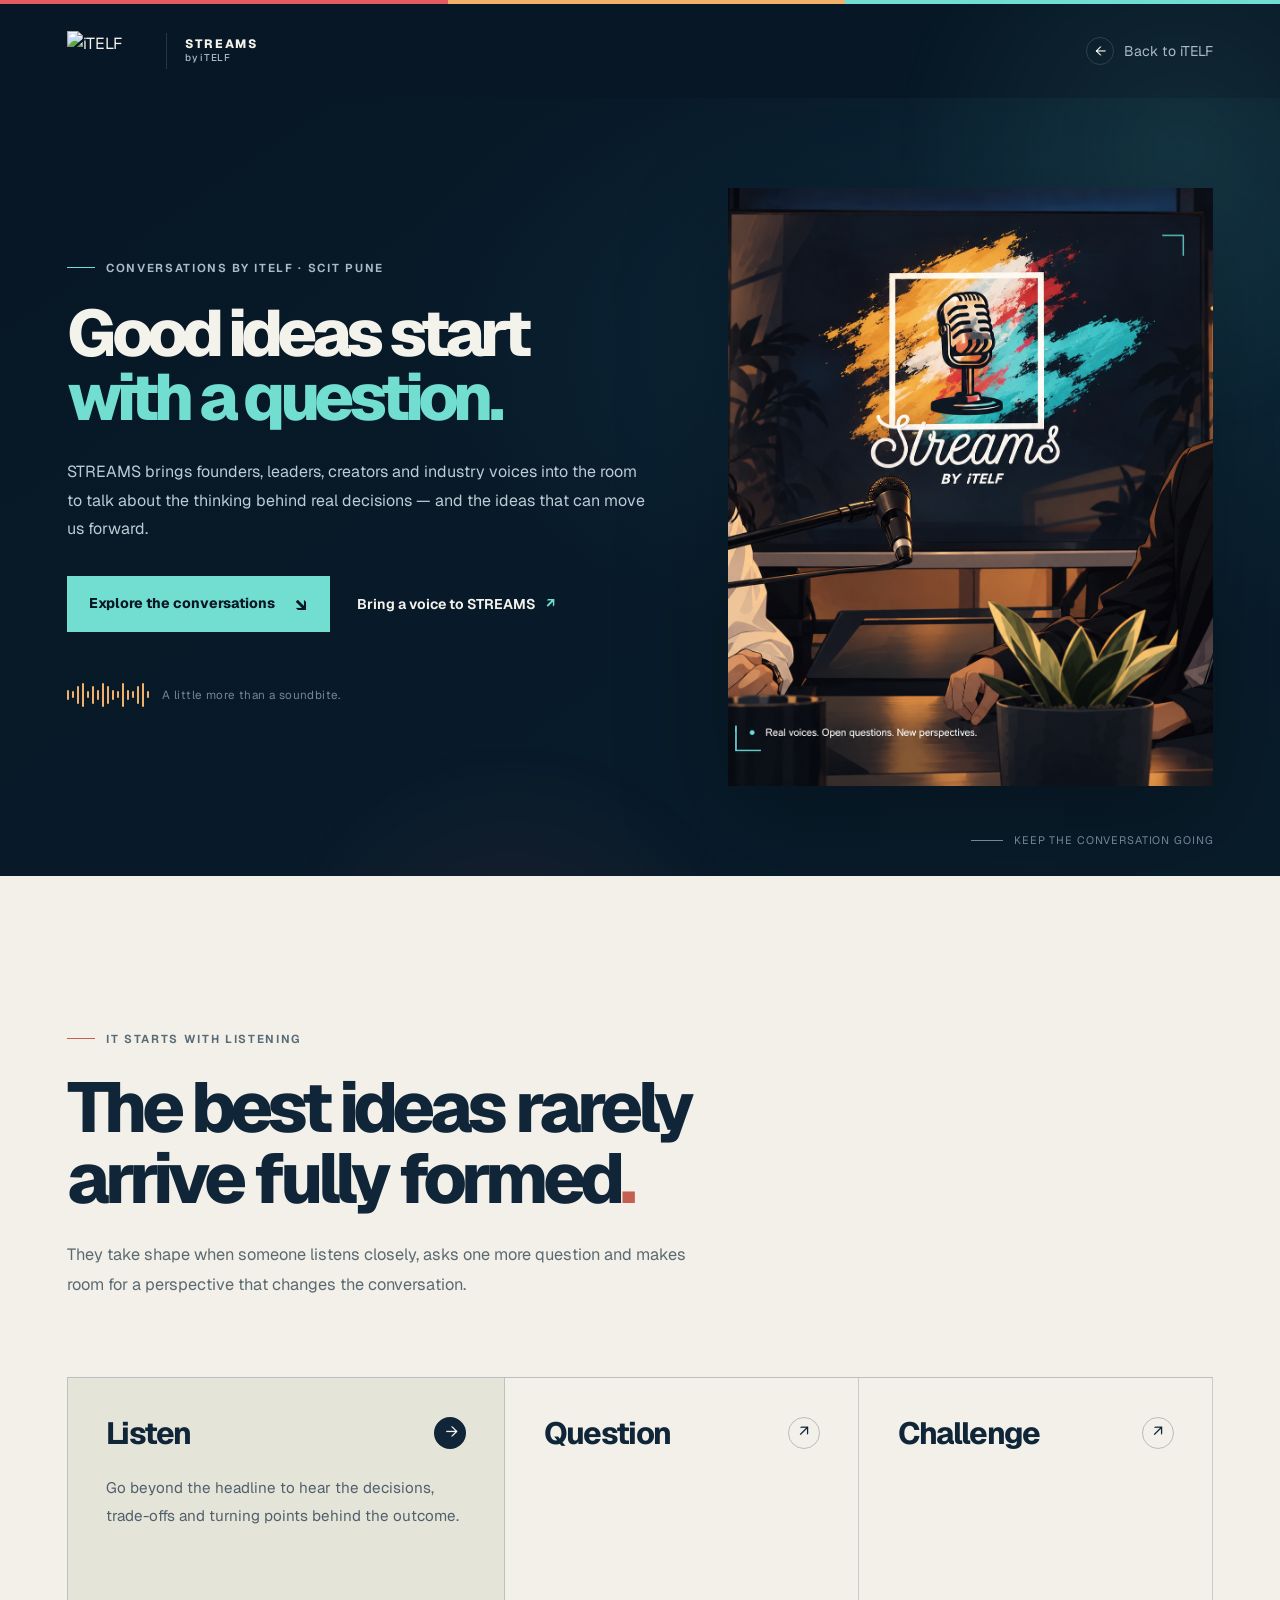
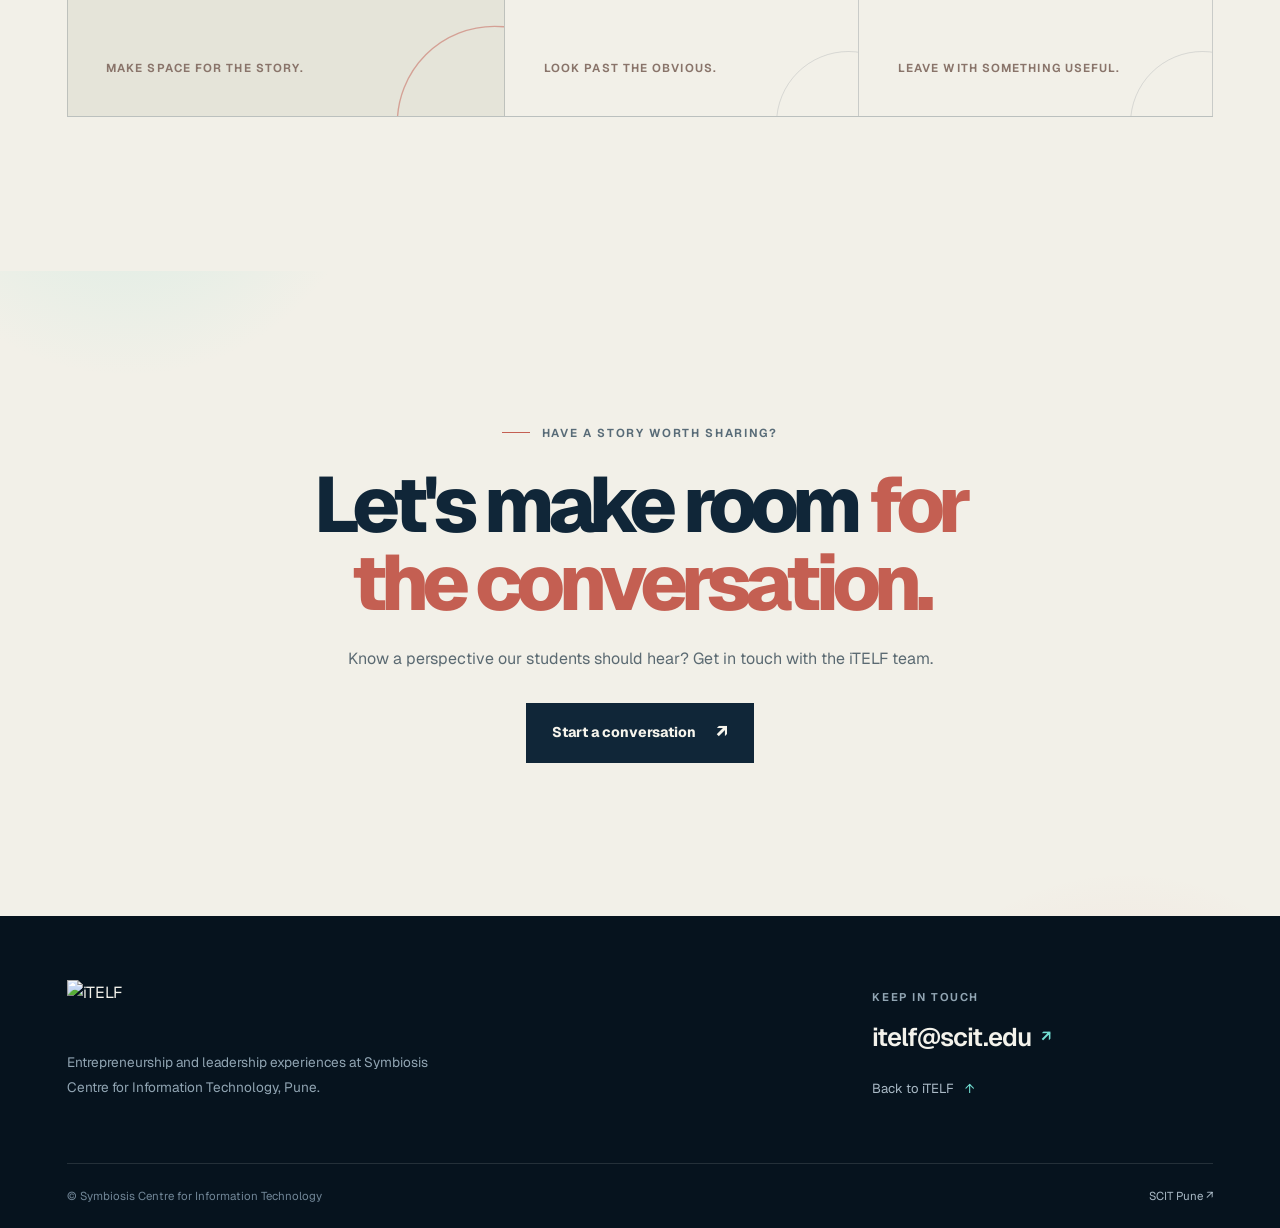
==== streams/index.html @ 7d72c818 "Updates post vaidik's" ====
<!doctype html>
<html lang="en">
<head>
  <meta charset="utf-8">
  <meta name="viewport" content="width=device-width, initial-scale=1">
  <meta name="theme-color" content="#071725">
  <meta name="description" content="STREAMS by iTELF — conversations with founders, leaders, creators and industry voices at SCIT Pune.">
  <title>STREAMS by iTELF — Conversations that move ideas</title>
  <link rel="icon" href="../src/images/browser-icon.svg" type="image/svg+xml">
  <link rel="preconnect" href="https://fonts.googleapis.com">
  <link rel="preconnect" href="https://fonts.gstatic.com" crossorigin>
  <link href="https://fonts.googleapis.com/css2?family=Geist:wght@400;500;600;700;800;900&display=swap" rel="stylesheet">
  <link rel="stylesheet" href="streams.css">
</head>
<body>
  <div class="top-rule" aria-hidden="true"></div>
  <div class="site-frame">
    <header class="stream-nav">
      <a class="brand-lockup" href="../index.html" aria-label="Return to iTELF home">
        <img src="../src/images/iTELF-logo.png" alt="iTELF" width="114" height="56">
        <span class="brand-divider" aria-hidden="true"></span>
        <span class="brand-streams">STREAMS <small>by iTELF</small></span>
      </a>
      <a class="back-link" href="../index.html"><span aria-hidden="true">←</span> Back to iTELF</a>
    </header>

    <main class="page-content">
      <section class="hero" aria-labelledby="hero-title">
        <div class="hero-ambient hero-ambient-one" aria-hidden="true"></div>
        <div class="hero-ambient hero-ambient-two" aria-hidden="true"></div>
        <div class="hero-layout">
          <div class="hero-copy">
            <p class="eyebrow"><span class="eyebrow-line" aria-hidden="true"></span> Conversations by iTELF · SCIT Pune</p>
            <h1 id="hero-title">Good ideas start <span>with a question.</span></h1>
            <p class="hero-deck">STREAMS brings founders, leaders, creators and industry voices into the room to talk about the thinking behind real decisions — and the ideas that can move us forward.</p>
            <div class="hero-actions">
              <a class="button button-primary" href="#conversations">Explore the conversations <span aria-hidden="true">↘</span></a>
              <a class="text-link" href="mailto:itelf@scit.edu">Bring a voice to STREAMS <span aria-hidden="true">↗</span></a>
            </div>
            <div class="hero-audio-mark" aria-hidden="true">
              <span class="waveform"><i></i><i></i><i></i><i></i><i></i><i></i><i></i><i></i><i></i><i></i><i></i><i></i><i></i><i></i><i></i><i></i><i></i></span>
              <span>A little more than a soundbite.</span>
            </div>
          </div>

          <figure class="hero-visual">
            <img src="../src/images/streams-anime-studio.png" alt="Anime-style illustration of the STREAMS by iTELF podcast studio, with the STREAMS logo and anonymous hosts" fetchpriority="high">
          </figure>
        </div>
        <a class="scroll-cue" href="#conversations"><span class="scroll-cue-line" aria-hidden="true"></span> Keep the conversation going</a>
      </section>

      <section class="conversations section-pad" id="conversations" aria-labelledby="conversations-title">
        <div class="section-heading">
          <p class="eyebrow"><span class="eyebrow-line" aria-hidden="true"></span> It starts with listening</p>
          <h2 id="conversations-title">The best ideas rarely arrive fully formed<span class="heading-period">.</span></h2>
          <p class="section-intro">They take shape when someone listens closely, asks one more question and makes room for a perspective that changes the conversation.</p>
        </div>

        <div class="principle-grid" data-active="0" aria-label="The STREAMS approach">
          <button class="principle-card is-active" type="button" aria-expanded="true" aria-controls="listen-copy">
            <span class="principle-top"><span class="principle-name">Listen</span><span class="principle-arrow" aria-hidden="true">↗</span></span>
            <span class="principle-description" id="listen-copy">Go beyond the headline to hear the decisions, trade-offs and turning points behind the outcome.</span>
            <span class="principle-foot">Make space for the story.</span>
          </button>
          <button class="principle-card" type="button" aria-expanded="false" aria-controls="question-copy">
            <span class="principle-top"><span class="principle-name">Question</span><span class="principle-arrow" aria-hidden="true">↗</span></span>
            <span class="principle-description" id="question-copy" hidden>Make room for the uncomfortable question — the one that changes what everyone notices next.</span>
            <span class="principle-foot">Look past the obvious.</span>
          </button>
          <button class="principle-card" type="button" aria-expanded="false" aria-controls="challenge-copy">
            <span class="principle-top"><span class="principle-name">Challenge</span><span class="principle-arrow" aria-hidden="true">↗</span></span>
            <span class="principle-description" id="challenge-copy" hidden>Bring a different lens, test the easy answer and leave with a thought worth carrying into action.</span>
            <span class="principle-foot">Leave with something useful.</span>
          </button>
        </div>
      </section>

      
      

      <section class="closing-cta" aria-labelledby="cta-title">
        <div class="cta-orb cta-orb-one" aria-hidden="true"></div>
        <div class="cta-orb cta-orb-two" aria-hidden="true"></div>
        <div class="cta-content">
          <p class="eyebrow"><span class="eyebrow-line" aria-hidden="true"></span> Have a story worth sharing?</p>
          <h2 id="cta-title">Let's make room <span>for the conversation.</span></h2>
          <p>Know a perspective our students should hear? Get in touch with the iTELF team.</p>
          <a class="button button-primary button-large" href="mailto:itelf@scit.edu">Start a conversation <span aria-hidden="true">↗</span></a>
        </div>
      </section>
    </main>

    <footer class="stream-footer">
      <div class="footer-main">
        <div class="footer-brand-block">
          <a href="../index.html" class="footer-brand" aria-label="Back to iTELF home"><img src="../src/images/iTELF-logo.png" alt="iTELF" width="120" height="58"></a>
          <p>Entrepreneurship and leadership experiences at Symbiosis Centre for Information Technology, Pune.</p>
        </div>
        <div class="footer-contact">
          <p class="footer-label">Keep in touch</p>
          <a class="footer-email" href="mailto:itelf@scit.edu">itelf@scit.edu <span aria-hidden="true">↗</span></a>
          <a class="footer-back" href="../index.html">Back to iTELF <span aria-hidden="true">↑</span></a>
        </div>
      </div>
      <div class="footer-bottom"><span>© Symbiosis Centre for Information Technology</span><a href="https://www.scit.edu/" target="_blank" rel="noopener noreferrer">SCIT Pune <span aria-hidden="true">↗</span></a></div>
    </footer>
  </div>

  <script src="https://cdn.jsdelivr.net/npm/gsap@3.12.5/dist/gsap.min.js" defer></script>
  <script src="https://cdn.jsdelivr.net/npm/gsap@3.12.5/dist/ScrollTrigger.min.js" defer></script>
  <script src="streams.js" defer></script>
</body>
</html>
---- streams/streams.css ----
:root {
  color-scheme: dark;
  --s-bg: #071725;
  --s-bg-raised: #0b2031;
  --s-bg-soft: #10283b;
  --s-ink: #f3f2eb;
  --s-mute: #aabac6;
  --s-dim: #718697;
  --s-line: rgba(231, 240, 246, .15);
  --s-teal: #72ded2;
  --s-amber: #f2b06b;
  --s-red: #e45b61;
  --s-font: "Geist", system-ui, -apple-system, BlinkMacSystemFont, "Segoe UI", sans-serif;
  --s-max: 1460px;
  --s-pad: clamp(1.25rem, 5.2vw, 5.5rem);
  --s-ease: cubic-bezier(.22, 1, .36, 1);
}

*, *::before, *::after { box-sizing: border-box; }
html { scroll-behavior: smooth; scroll-padding-top: 88px; }
body { margin: 0; min-width: 320px; overflow-x: hidden; background: var(--s-bg); color: var(--s-ink); font-family: var(--s-font); line-height: 1.6; text-rendering: optimizeLegibility; -webkit-font-smoothing: antialiased; }
body, a, button { -webkit-tap-highlight-color: transparent; }
a { color: inherit; text-decoration: none; }
button { color: inherit; font: inherit; }
img { display: block; max-width: 100%; height: auto; }
button:focus-visible, a:focus-visible { outline: 2px solid var(--s-teal); outline-offset: 5px; }
::selection { background: var(--s-teal); color: var(--s-bg); }
[hidden] { display: none !important; }
.top-rule { height: 4px; background: linear-gradient(90deg, var(--s-red) 0 35%, var(--s-amber) 35% 66%, var(--s-teal) 66% 100%); }
.site-frame { max-width: 100%; overflow-x: clip; }

.stream-nav { width: min(var(--s-max), 100%); margin: 0 auto; padding: 1.2rem var(--s-pad); display: flex; align-items: center; justify-content: space-between; gap: 1.5rem; min-height: 94px; position: relative; z-index: 10; }
.brand-lockup { display: inline-flex; align-items: center; gap: 1.1rem; min-width: 0; }
.brand-lockup > img { width: 82px; height: auto; object-fit: contain; }
.brand-divider { width: 1px; height: 36px; background: var(--s-line); }
.brand-streams { display: grid; gap: .1rem; font-size: .76rem; font-weight: 800; letter-spacing: .16em; line-height: 1.1; }
.brand-streams small { color: var(--s-mute); font-size: .62rem; font-weight: 500; letter-spacing: .08em; }
.back-link { display: inline-flex; align-items: center; gap: .65rem; padding: .72rem 0 .72rem .72rem; color: var(--s-mute); font-size: .88rem; transition: color .25s ease; white-space: nowrap; }
.back-link span { display: inline-grid; place-items: center; width: 28px; height: 28px; border: 1px solid var(--s-line); border-radius: 50%; color: var(--s-ink); transition: transform .3s var(--s-ease), border-color .3s ease; }
.back-link:hover { color: var(--s-ink); }
.back-link:hover span { transform: translateX(-3px); border-color: var(--s-teal); }

.page-content { width: 100%; max-width: 100%; }
.hero { position: relative; isolation: isolate; padding: clamp(3.6rem, 7vw, 7.3rem) var(--s-pad) clamp(4rem, 7vw, 6.7rem); background: radial-gradient(ellipse at 78% 30%, rgba(28, 80, 107, .31), transparent 43%), linear-gradient(145deg, #071725 8%, #081b2a 65%, #091c2a); }
.hero::before { content: ""; position: absolute; inset: 0; pointer-events: none; opacity: .16; z-index: -1; background-image: repeating-linear-gradient(0deg, transparent 0 3px, rgba(255,255,255,.028) 4px), repeating-linear-gradient(90deg, transparent 0 3px, rgba(255,255,255,.022) 4px); mask-image: linear-gradient(90deg, #000, transparent 95%); }
.hero-ambient { position: absolute; z-index: -1; border-radius: 50%; filter: blur(2px); pointer-events: none; }
.hero-ambient-one { width: min(48vw, 640px); aspect-ratio: 1; right: -13rem; top: -16rem; background: radial-gradient(circle, rgba(114,222,210,.1), transparent 66%); }
.hero-ambient-two { width: min(40vw, 520px); aspect-ratio: 1; left: 20%; bottom: -23rem; background: radial-gradient(circle, rgba(228,91,97,.09), transparent 68%); }
.hero-layout { width: min(var(--s-max), 100%); margin: 0 auto; display: grid; grid-template-columns: minmax(0, 1.05fr) minmax(0, .88fr); align-items: center; gap: clamp(3rem, 6.5vw, 7.5rem); }
.hero-copy { position: relative; z-index: 2; padding: 1rem 0 1.5rem; }
.eyebrow { margin: 0 0 1.55rem; display: flex; align-items: center; gap: .72rem; color: var(--s-mute); font-size: .72rem; font-weight: 650; letter-spacing: .145em; line-height: 1.5; text-transform: uppercase; }
.eyebrow-line { width: 28px; height: 1px; background: var(--s-teal); flex: 0 0 auto; }
.hero h1 { max-width: 1180px; margin: 0; font-size: clamp(3.35rem, 5.1vw, 5.6rem); line-height: .98; font-weight: 800; letter-spacing: -.075em; text-wrap: balance; }
.hero h1 span { display: block; color: var(--s-teal); }
.hero-deck { max-width: 590px; margin: 1.8rem 0 0; color: #bdcbd4; font-size: clamp(1rem, 1.15vw, 1.15rem); line-height: 1.8; }
.hero-actions { margin-top: 2rem; display: flex; flex-wrap: wrap; align-items: center; gap: 1.25rem 1.7rem; }
.button { display: inline-flex; align-items: center; justify-content: center; gap: 1.25rem; min-height: 54px; padding: .95rem 1.35rem; font-size: .88rem; font-weight: 750; line-height: 1.25; border: 1px solid transparent; transition: transform .35s var(--s-ease), background .25s ease, border-color .25s ease; }
.button span { font-size: 1.15rem; transition: transform .3s var(--s-ease); }
.button:hover { transform: translateY(-3px); }
.button:hover span { transform: translate(3px, -2px); }
.button-primary { color: #071725; background: var(--s-teal); border-color: var(--s-teal); }
.button-primary:hover { background: #9ce8df; border-color: #9ce8df; }
.text-link { display: inline-flex; align-items: center; gap: .65rem; color: var(--s-ink); font-size: .88rem; font-weight: 650; transition: color .25s ease; }
.text-link span { color: var(--s-teal); transition: transform .3s var(--s-ease); }
.text-link:hover { color: var(--s-teal); }
.text-link:hover span { transform: translate(3px, -3px); }
.hero-audio-mark { display: flex; align-items: center; gap: .85rem; margin-top: clamp(2.2rem, 4vw, 3.4rem); color: var(--s-dim); font-size: .73rem; letter-spacing: .035em; }
.waveform { display: flex; height: 24px; align-items: center; gap: 3px; }
.waveform i { display: block; width: 2px; height: 30%; border-radius: 3px; background: var(--s-amber); transform-origin: center; animation: waveform 1.35s ease-in-out infinite alternate; }
.waveform i:nth-child(3n) { height: 76%; animation-delay: -.9s; }
.waveform i:nth-child(3n + 1) { height: 44%; animation-delay: -.4s; }
.waveform i:nth-child(4n) { height: 100%; animation-delay: -.65s; }
.hero-visual { min-width: 0; position: relative; margin: 0; aspect-ratio: .81; overflow: hidden; background: #142a3b; box-shadow: 0 35px 100px rgba(0,0,0,.25); }
.hero-visual > img { position: absolute; inset: 0; width: 100%; height: 100%; object-fit: cover; object-position: 56% center; filter: saturate(.84) contrast(1.04); transition: transform 1.1s var(--s-ease), filter .7s ease; }
.hero-visual:hover > img { transform: scale(1.035); filter: saturate(1) contrast(1.02); }
.hero-image-wash { position: absolute; inset: 0; background: linear-gradient(180deg, rgba(3,12,20,.02) 40%, rgba(4,15,25,.8) 100%), linear-gradient(90deg, rgba(4,17,27,.18), transparent 60%); }
.hero-visual figcaption { position: absolute; left: clamp(1.1rem, 2vw, 1.8rem); right: 1.2rem; bottom: clamp(1.2rem, 2.3vw, 2rem); display: flex; align-items: center; gap: .65rem; color: #f4f3ed; font-size: .75rem; letter-spacing: .03em; }
.caption-dot { width: 7px; height: 7px; flex: 0 0 auto; border-radius: 50%; background: var(--s-teal); box-shadow: 0 0 20px rgba(114,222,210,.5); }
.image-corner { position: absolute; width: 25px; height: 25px; border-color: var(--s-teal); border-style: solid; pointer-events: none; }
.image-corner-top { top: 14px; right: 14px; border-width: 1px 1px 0 0; }
.image-corner-bottom { bottom: 14px; left: 14px; border-width: 0 0 1px 1px; }
.scroll-cue { position: absolute; right: var(--s-pad); bottom: 1.65rem; display: inline-flex; align-items: center; gap: .7rem; color: var(--s-dim); font-size: .68rem; letter-spacing: .08em; text-transform: uppercase; }
.scroll-cue-line { display: inline-block; width: 32px; height: 1px; background: var(--s-dim); }

.section-pad { padding: clamp(6rem, 12vw, 12.5rem) var(--s-pad); }
.conversations { position: relative; background: #f2f0e8; color: #102638; }
.section-heading { width: min(100%, var(--s-max)); margin: 0 auto clamp(3rem, 6vw, 5.5rem); }
.conversations .eyebrow { color: #586b77; }
.conversations .eyebrow-line { background: #c45f52; }
.section-heading h2 { max-width: 980px; margin: 0; font-size: clamp(2.7rem, 5.5vw, 5.6rem); line-height: 1.02; font-weight: 780; letter-spacing: -.07em; text-wrap: balance; }
.heading-period { color: #c45f52; }
.section-intro { max-width: 620px; margin: 1.55rem 0 0; color: #5b6a72; font-size: 1.02rem; line-height: 1.85; }
.principle-grid { display: grid; width: min(var(--s-max), 100%); min-height: 340px; margin: 0 auto; grid-template-columns: repeat(3, minmax(0, 1fr)); grid-auto-flow: dense; border-top: 1px solid rgba(16,38,56,.24); border-bottom: 1px solid rgba(16,38,56,.24); transition: grid-template-columns .6s var(--s-ease); }
.principle-grid[data-active="0"] { grid-template-columns: minmax(0, 1.24fr) minmax(0, 1fr) minmax(0, 1fr); }
.principle-grid[data-active="1"] { grid-template-columns: minmax(0, 1fr) minmax(0, 1.24fr) minmax(0, 1fr); }
.principle-grid[data-active="2"] { grid-template-columns: minmax(0, 1fr) minmax(0, 1fr) minmax(0, 1.24fr); }
.principle-card { min-width: 0; position: relative; display: flex; flex-direction: column; align-items: stretch; text-align: left; gap: 1.5rem; padding: clamp(1.4rem, 3vw, 2.6rem); border: 0; border-right: 1px solid rgba(16,38,56,.18); background: transparent; color: #102638; cursor: pointer; overflow: hidden; transition: background .35s ease, color .3s ease; }
.principle-card:first-child { border-left: 1px solid rgba(16,38,56,.18); }
.principle-card.is-active { background: #e5e4d9; }
.principle-card::after { content: ""; position: absolute; width: 145px; height: 145px; right: -63px; bottom: -80px; border: 1px solid rgba(16,38,56,.12); border-radius: 50%; transition: transform .7s var(--s-ease), border-color .4s ease; }
.principle-card:hover::after, .principle-card.is-active::after { transform: scale(1.35); border-color: rgba(196,95,82,.5); }
.principle-top { display: flex; align-items: flex-start; justify-content: space-between; gap: .75rem; }
.principle-name { font-size: clamp(1.5rem, 2.4vw, 2.45rem); font-weight: 730; letter-spacing: -.055em; line-height: 1.1; }
.principle-arrow { display: inline-grid; place-items: center; width: 32px; height: 32px; border: 1px solid rgba(16,38,56,.25); border-radius: 50%; font-size: 1rem; transition: transform .35s var(--s-ease), background .3s ease, color .3s ease; flex: 0 0 auto; }
.principle-card.is-active .principle-arrow { transform: rotate(45deg); background: #102638; color: #f2f0e8; }
.principle-description { max-width: 360px; min-height: 104px; color: #50616c; font-size: .95rem; line-height: 1.8; }
.principle-foot { display: block; margin-top: auto; padding-top: 1.2rem; color: #89746a; font-size: .72rem; font-weight: 650; letter-spacing: .095em; text-transform: uppercase; }



.closing-cta { position: relative; isolation: isolate; min-height: 470px; padding: clamp(6rem, 12vw, 10rem) var(--s-pad); display: grid; place-items: center; text-align: center; overflow: hidden; background: #f2f0e8; color: #102638; }
.cta-content { width: min(100%, 1000px); position: relative; z-index: 1; }
.closing-cta .eyebrow { justify-content: center; color: #586b77; }
.closing-cta .eyebrow-line { background: #c45f52; }
.closing-cta h2 { margin: 0 auto; max-width: 1000px; font-size: clamp(2.8rem, 6.1vw, 6.2rem); line-height: .99; letter-spacing: -.075em; font-weight: 800; text-wrap: balance; }
.closing-cta h2 span { color: #c45f52; }
.closing-cta .cta-content > p:not(.eyebrow) { max-width: 600px; margin: 1.5rem auto 0; color: #5b6a72; font-size: 1rem; line-height: 1.8; }
.button-large { margin-top: 1.8rem; min-height: 60px; padding: 1.05rem 1.55rem; background: #102638; color: #f6f4ec; border-color: #102638; }
.button-large:hover { background: #1a3b50; border-color: #1a3b50; }
.cta-orb { position: absolute; width: min(40vw, 550px); aspect-ratio: 1; border-radius: 50%; pointer-events: none; }
.cta-orb-one { top: -62%; left: -10%; background: radial-gradient(circle, rgba(114,222,210,.22), transparent 69%); }
.cta-orb-two { bottom: -72%; right: -8%; background: radial-gradient(circle, rgba(228,91,97,.13), transparent 70%); }

.stream-footer { background: #06131e; color: var(--s-ink); padding: 0 var(--s-pad); }
.footer-main { width: min(var(--s-max), 100%); margin: 0 auto; padding: clamp(3rem, 5vw, 5rem) 0; display: grid; grid-template-columns: minmax(0, 1fr) minmax(260px, .45fr); gap: 3rem; align-items: end; }
.footer-brand img { width: 105px; height: auto; object-fit: contain; }
.footer-brand-block > p { max-width: 390px; margin: 1.2rem 0 0; color: #91a5b3; font-size: .85rem; line-height: 1.8; }
.footer-contact { display: grid; justify-items: start; gap: .65rem; }
.footer-label { margin: 0; color: #91a5b3; font-size: .7rem; font-weight: 650; letter-spacing: .14em; text-transform: uppercase; }
.footer-email { display: inline-flex; align-items: center; gap: .6rem; font-size: clamp(1.3rem, 2vw, 1.75rem); font-weight: 600; letter-spacing: -.04em; }
.footer-email span { color: var(--s-teal); font-size: 1rem; transition: transform .3s var(--s-ease); }
.footer-email:hover span { transform: translate(3px, -3px); }
.footer-back { display: inline-flex; align-items: center; gap: .65rem; margin-top: .6rem; color: var(--s-mute); font-size: .82rem; }
.footer-back:hover { color: var(--s-teal); }
.footer-back span { color: var(--s-teal); }
.footer-bottom { width: min(var(--s-max), 100%); margin: 0 auto; min-height: 65px; display: flex; align-items: center; justify-content: space-between; gap: 1rem; border-top: 1px solid rgba(255,255,255,.12); color: #718697; font-size: .72rem; }
.footer-bottom a { color: #aabac6; transition: color .25s ease; }
.footer-bottom a:hover { color: var(--s-teal); }

@keyframes waveform { from { transform: scaleY(.42); opacity: .65; } to { transform: scaleY(1); opacity: 1; } }

@media (min-width: 1600px) { .hero-layout { gap: 8rem; } }
@media (max-width: 1100px) {
  .hero-layout { grid-template-columns: minmax(0, 1fr) minmax(0, .82fr); gap: 3rem; }
  .hero h1 { font-size: clamp(3.25rem, 5.2vw, 4.9rem); }
  .principle-card { padding: 1.7rem; }
  .principle-description { min-height: 132px; }
}
@media (max-width: 900px) {
  .hero { padding-bottom: 5rem; }
  .hero-layout { grid-template-columns: minmax(0, 1fr) minmax(0, .9fr); gap: 2.1rem; }
  .hero h1 { font-size: clamp(3.1rem, 6vw, 4.5rem); }
  .hero-deck { font-size: .95rem; }
  .hero-actions { align-items: flex-start; flex-direction: column; gap: 1.1rem; }
  .scroll-cue { display: none; }
  .principle-grid { min-height: 360px; }
  .principle-card { padding: 1.25rem; }
  .principle-description { font-size: .87rem; }
}
@media (max-width: 640px) {
  .stream-nav { min-height: 76px; padding-top: 1rem; padding-bottom: 1rem; gap: .8rem; }
  .brand-lockup { gap: .7rem; }
  .brand-lockup > img { width: 67px; }
  .brand-divider { height: 30px; }
  .brand-streams { font-size: .66rem; letter-spacing: .12em; }
  .brand-streams small { font-size: .56rem; }
  .back-link { gap: .4rem; padding-left: .2rem; font-size: .76rem; }
  .back-link span { width: 25px; height: 25px; }
  .hero { padding-top: 3rem; padding-bottom: 4rem; }
  .hero-layout { grid-template-columns: minmax(0, 1fr); gap: 2.7rem; }
  .hero-copy { padding: 0; }
  .eyebrow { margin-bottom: 1.15rem; font-size: .62rem; letter-spacing: .12em; }
  .eyebrow-line { width: 20px; }
  .hero h1 { max-width: 520px; font-size: clamp(3rem, 11.5vw, 4.25rem); line-height: .99; }
  .hero-deck { margin-top: 1.35rem; font-size: .96rem; }
  .hero-actions { margin-top: 1.6rem; }
  .button { width: 100%; max-width: 360px; min-height: 54px; justify-content: space-between; }
  .hero-audio-mark { margin-top: 2rem; }
  .hero-visual { aspect-ratio: .92; max-height: 590px; }
  .hero-visual > img { object-position: center; }
  .section-pad { padding-top: 5.5rem; padding-bottom: 5.5rem; }
  .section-heading { margin-bottom: 2.5rem; }
  .section-heading h2 { font-size: clamp(2.6rem, 10vw, 4rem); }
  .section-intro { font-size: .94rem; }
  .principle-grid { display: grid; grid-template-columns: minmax(0, 1fr); min-height: unset; }
  .principle-grid[data-active] { grid-template-columns: minmax(0, 1fr); }
  .principle-card, .principle-card.is-active { width: 100%; min-height: unset; gap: 1rem; padding: 1.4rem .25rem; border-right: 0; border-bottom: 1px solid rgba(16,38,56,.18); }
  .principle-card:first-child { border-left: 0; }
  .principle-card::after { width: 100px; height: 100px; right: -35px; bottom: -60px; }
  .principle-name { font-size: 1.65rem; }
  .principle-description { min-height: unset; padding-right: 2.4rem; font-size: .92rem; }
  .principle-foot { padding-top: .2rem; }
  .closing-cta { min-height: unset; padding-top: 5.5rem; padding-bottom: 5.5rem; }
  .closing-cta h2 { font-size: clamp(2.7rem, 10.5vw, 4.1rem); }
  .closing-cta .cta-content > p:not(.eyebrow) { font-size: .92rem; }
  .footer-main { grid-template-columns: minmax(0, 1fr); gap: 2.6rem; align-items: start; padding: 3rem 0; }
  .footer-brand img { width: 95px; }
  .footer-bottom { min-height: 70px; font-size: .65rem; }
}
@media (max-width: 360px) {
  .brand-lockup { gap: .5rem; }
  .brand-lockup > img { width: 59px; }
  .brand-streams { font-size: .6rem; }
  .back-link { font-size: .7rem; }
  .hero h1 { font-size: 2.8rem; }
  .footer-bottom { align-items: flex-start; justify-content: center; flex-direction: column; padding: 1rem 0; gap: .25rem; }
}
@media (prefers-reduced-motion: reduce) {
  html { scroll-behavior: auto; }
  *, *::before, *::after { animation-duration: .01ms !important; animation-iteration-count: 1 !important; scroll-behavior: auto !important; transition-duration: .01ms !important; }
}
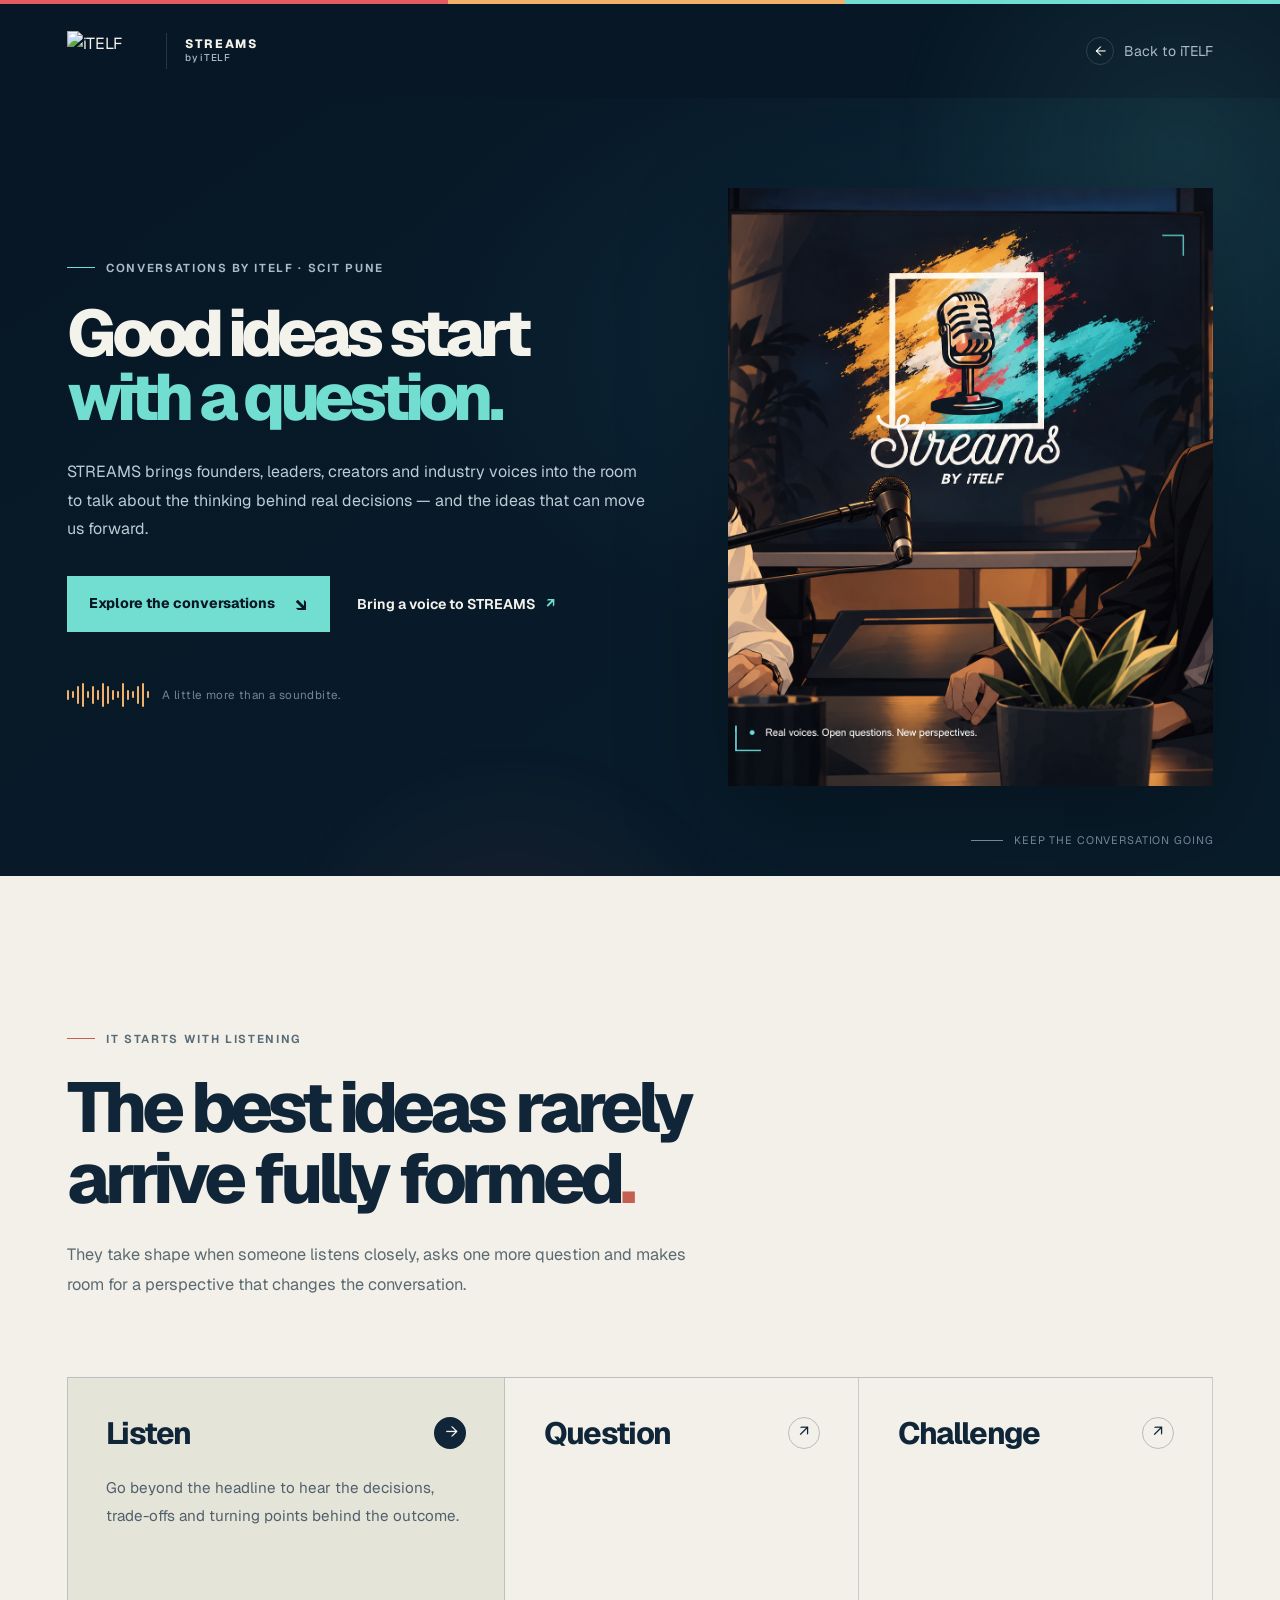
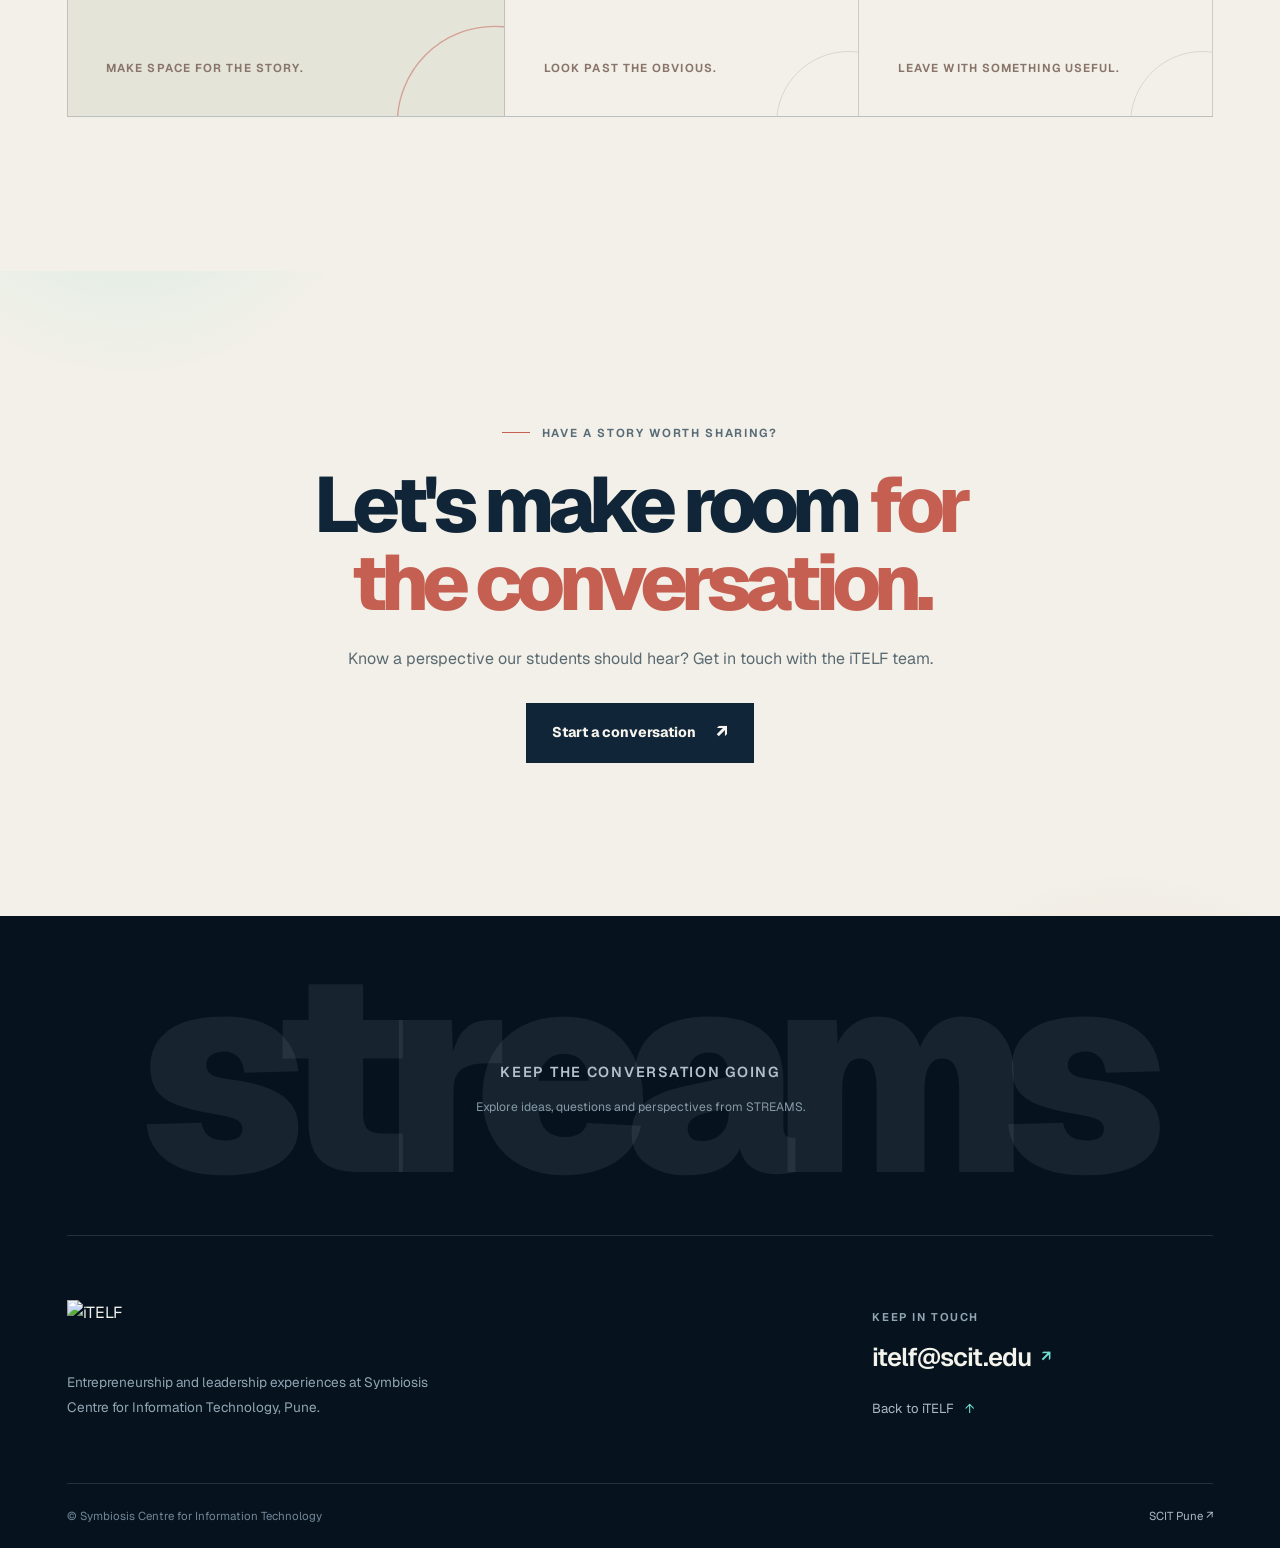
==== commit b50b9aad: "Changes" ====
--- a/streams/index.html
+++ b/streams/index.html
@@ -92,6 +92,13 @@
     </main>
 
     <footer class="stream-footer">
+      <section class="footer-discovery" aria-labelledby="footer-discovery-title">
+        <span class="footer-discovery-wordmark" aria-hidden="true">streams</span>
+        <div class="footer-discovery-content">
+          <p class="footer-discovery-kicker" id="footer-discovery-title">Keep the conversation going</p>
+          <p class="footer-discovery-status" aria-live="polite">Explore ideas, questions and perspectives from STREAMS.</p>
+        </div>
+      </section>
       <div class="footer-main">
         <div class="footer-brand-block">
           <a href="../index.html" class="footer-brand" aria-label="Back to iTELF home"><img src="../src/images/iTELF-logo.png" alt="iTELF" width="120" height="58"></a>
--- a/streams/streams.css
+++ b/streams/streams.css
@@ -209,3 +209,65 @@
   html { scroll-behavior: auto; }
   *, *::before, *::after { animation-duration: .01ms !important; animation-iteration-count: 1 !important; scroll-behavior: auto !important; transition-duration: .01ms !important; }
 }
+
+
+/* STREAMS-only footer wordmark and closing prompt. */
+.footer-discovery {
+  position: relative;
+  isolation: isolate;
+  display: grid;
+  place-items: center;
+  width: min(var(--s-max), 100%);
+  min-height: clamp(235px, 25vw, 330px);
+  margin: 0 auto;
+  padding: clamp(2.6rem, 6vw, 4.6rem) 0 clamp(2.2rem, 4vw, 3rem);
+  overflow: hidden;
+  border-bottom: 1px solid rgba(255,255,255,.12);
+}
+.footer-discovery-wordmark {
+  position: absolute;
+  z-index: -1;
+  top: 49%;
+  left: 50%;
+  transform: translate(-50%, -50%);
+  color: rgba(229, 238, 245, .075);
+  font-size: clamp(6rem, 22vw, 18rem);
+  font-weight: 900;
+  letter-spacing: -.095em;
+  line-height: .76;
+  white-space: nowrap;
+  user-select: none;
+  pointer-events: none;
+}
+.footer-discovery-content {
+  width: min(100%, 1180px);
+  position: relative;
+  display: grid;
+  justify-items: center;
+  gap: .9rem;
+  padding: 0 clamp(.15rem, 1vw, .9rem);
+}
+.footer-discovery-kicker {
+  margin: 0;
+  color: #b2c1cc;
+  font-size: clamp(.76rem, 1.2vw, .9rem);
+  font-weight: 600;
+  letter-spacing: .12em;
+  text-transform: uppercase;
+  text-align: center;
+}
+.footer-discovery-status {
+  min-height: 1.4em;
+  margin: 0;
+  color: #8599a7;
+  font-size: .76rem;
+  line-height: 1.5;
+  text-align: center;
+}
+@media (max-width: 640px) {
+  .footer-discovery { min-height: 220px; padding: 2.5rem 0 2rem; }
+  .footer-discovery-wordmark { font-size: clamp(5rem, 23vw, 8rem); }
+  .footer-discovery-content { gap: .75rem; }
+  .footer-discovery-kicker { max-width: 280px; font-size: .67rem; }
+  .footer-discovery-status { max-width: 280px; font-size: .69rem; }
+}
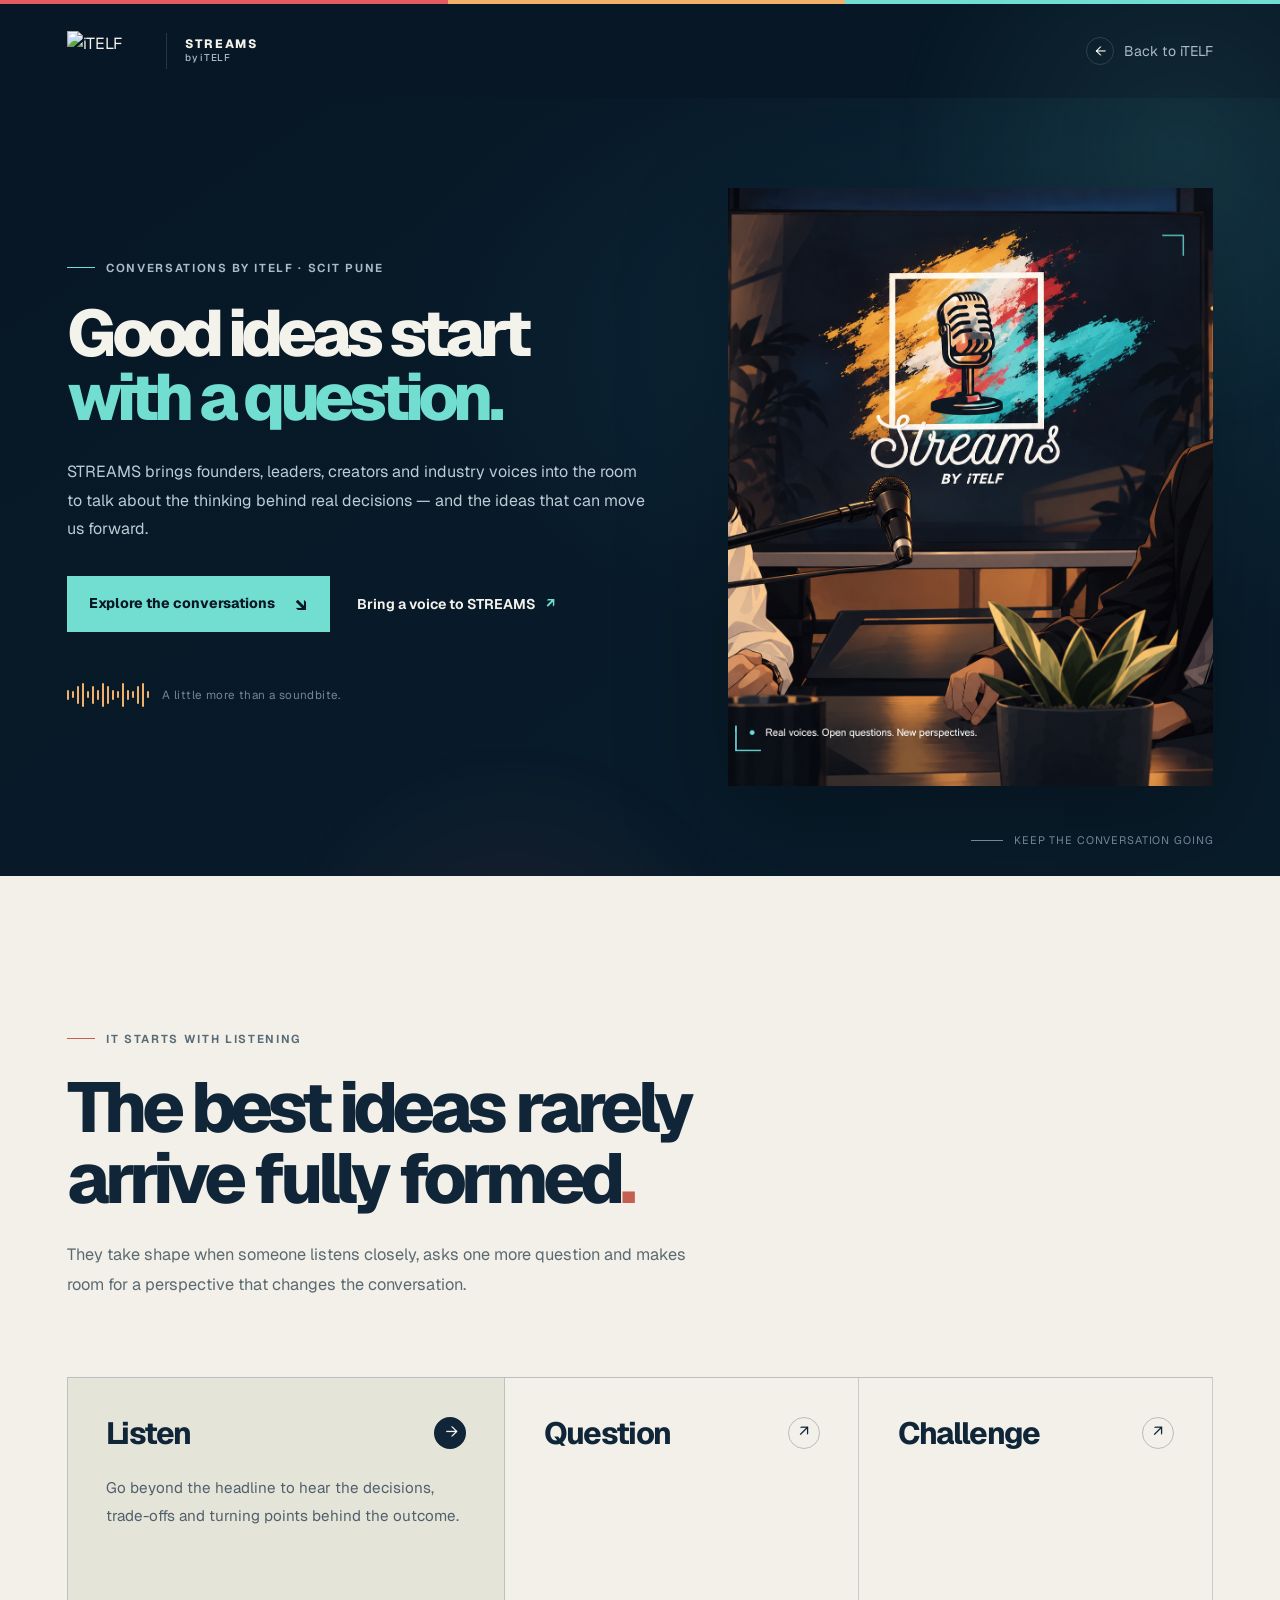
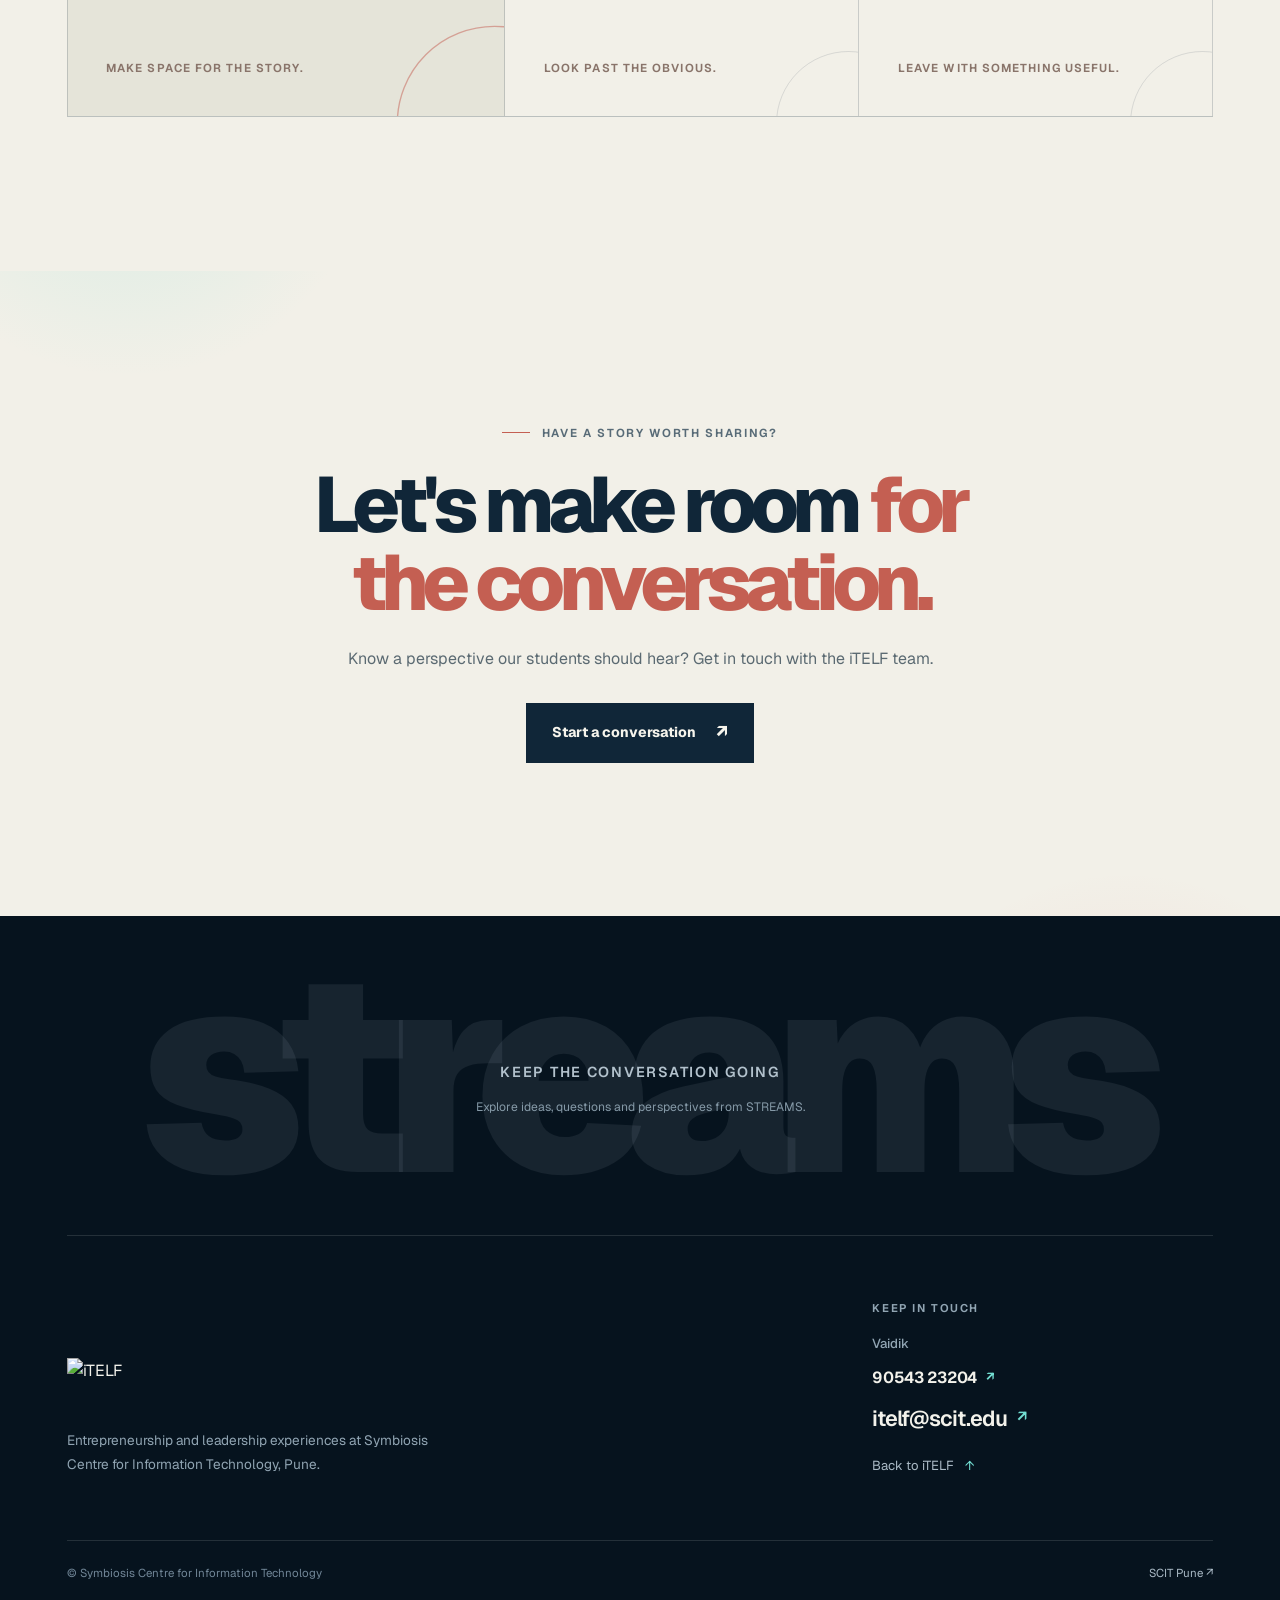
==== commit c2ca9d23: "Updates" ====
--- a/streams/index.html
+++ b/streams/index.html
@@ -106,6 +106,8 @@
         </div>
         <div class="footer-contact">
           <p class="footer-label">Keep in touch</p>
+          <p class="footer-contact-person">Vaidik</p>
+          <a class="footer-phone" href="tel:+919054323204">90543 23204 <span aria-hidden="true">↗</span></a>
           <a class="footer-email" href="mailto:itelf@scit.edu">itelf@scit.edu <span aria-hidden="true">↗</span></a>
           <a class="footer-back" href="../index.html">Back to iTELF <span aria-hidden="true">↑</span></a>
         </div>
--- a/streams/streams.css
+++ b/streams/streams.css
@@ -127,7 +127,11 @@
 .footer-brand-block > p { max-width: 390px; margin: 1.2rem 0 0; color: #91a5b3; font-size: .85rem; line-height: 1.8; }
 .footer-contact { display: grid; justify-items: start; gap: .65rem; }
 .footer-label { margin: 0; color: #91a5b3; font-size: .7rem; font-weight: 650; letter-spacing: .14em; text-transform: uppercase; }
-.footer-email { display: inline-flex; align-items: center; gap: .6rem; font-size: clamp(1.3rem, 2vw, 1.75rem); font-weight: 600; letter-spacing: -.04em; }
+.footer-contact-person { margin: .3rem 0 0; color: #91a5b3; font-size: .82rem; font-weight: 500; }
+.footer-phone { display: inline-flex; align-items: center; gap: .6rem; color: var(--s-ink); font-size: 1rem; font-weight: 650; letter-spacing: -.02em; }
+.footer-phone span { color: var(--s-teal); font-size: .82rem; }
+.footer-phone:hover { color: var(--s-teal); }
+.footer-email { display: inline-flex; align-items: center; gap: .6rem; font-size: clamp(1.15rem, 1.7vw, 1.5rem); font-weight: 600; letter-spacing: -.04em; }
 .footer-email span { color: var(--s-teal); font-size: 1rem; transition: transform .3s var(--s-ease); }
 .footer-email:hover span { transform: translate(3px, -3px); }
 .footer-back { display: inline-flex; align-items: center; gap: .65rem; margin-top: .6rem; color: var(--s-mute); font-size: .82rem; }
